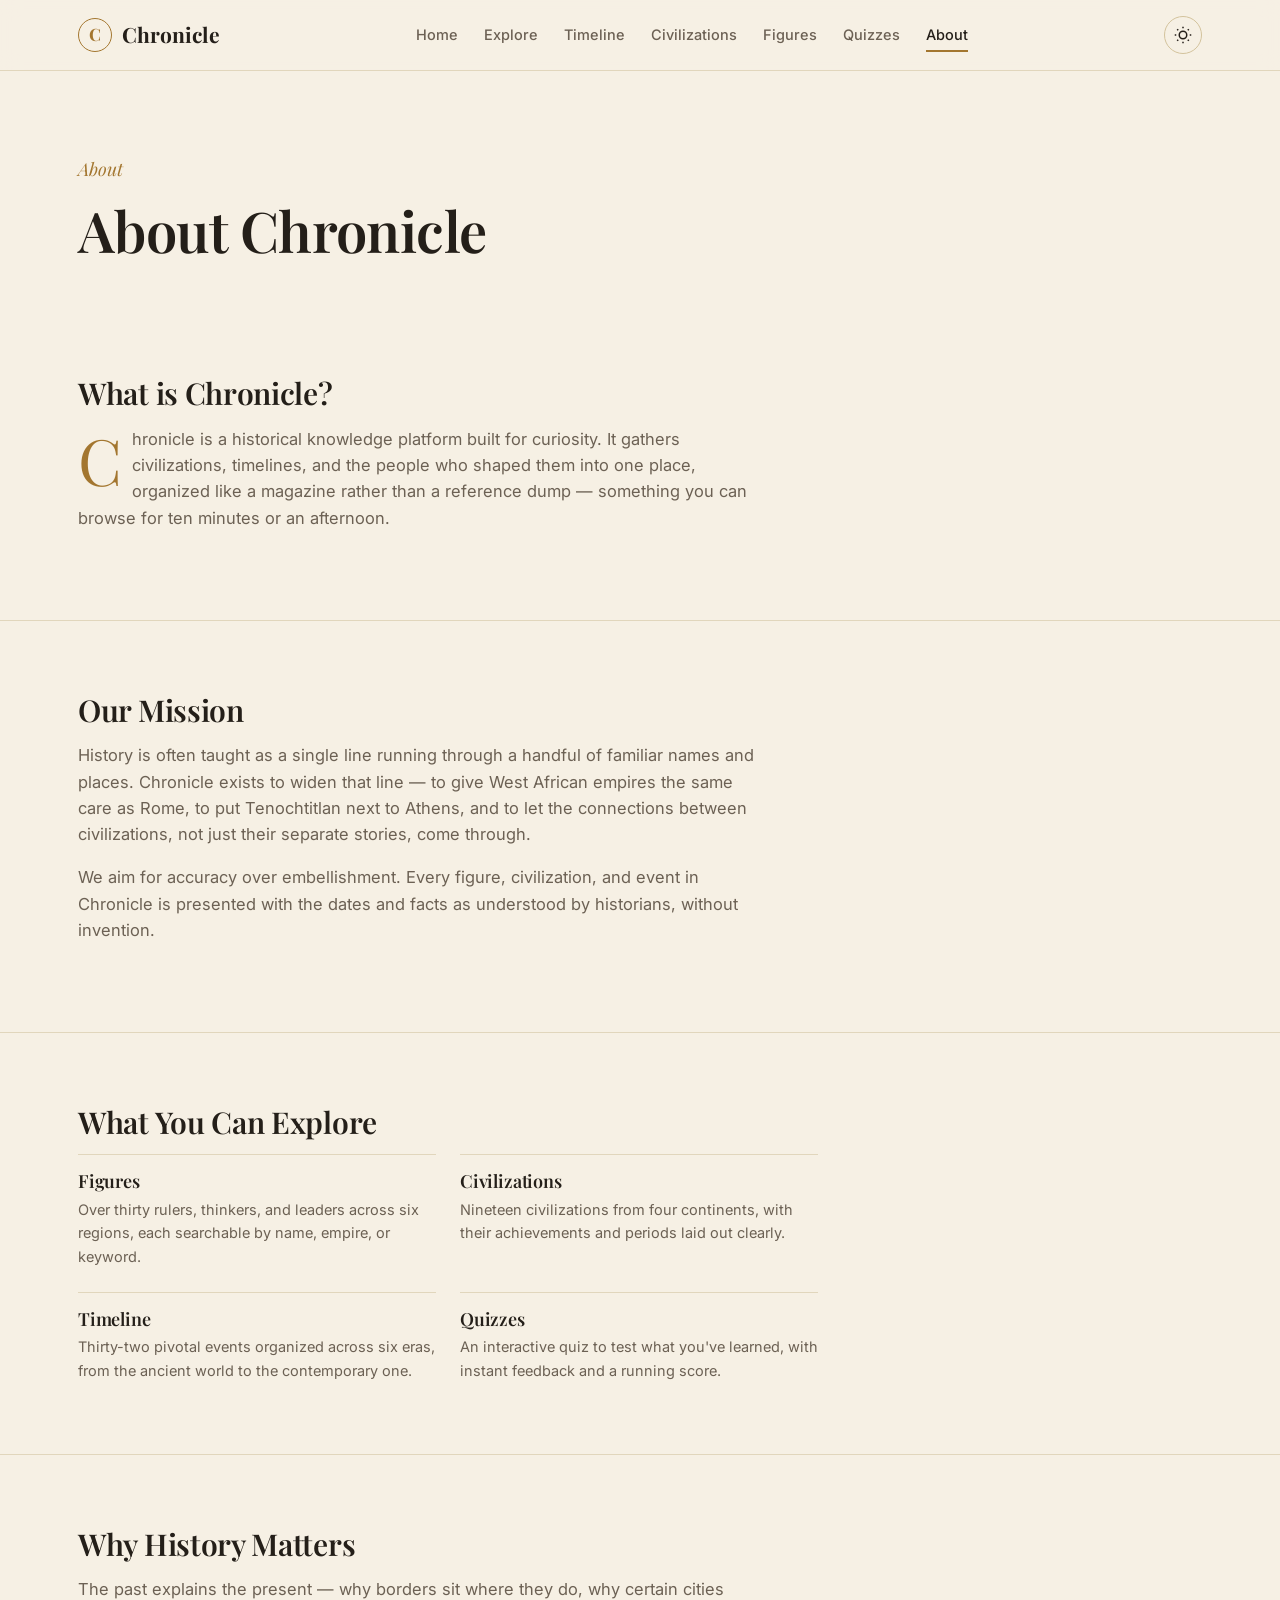
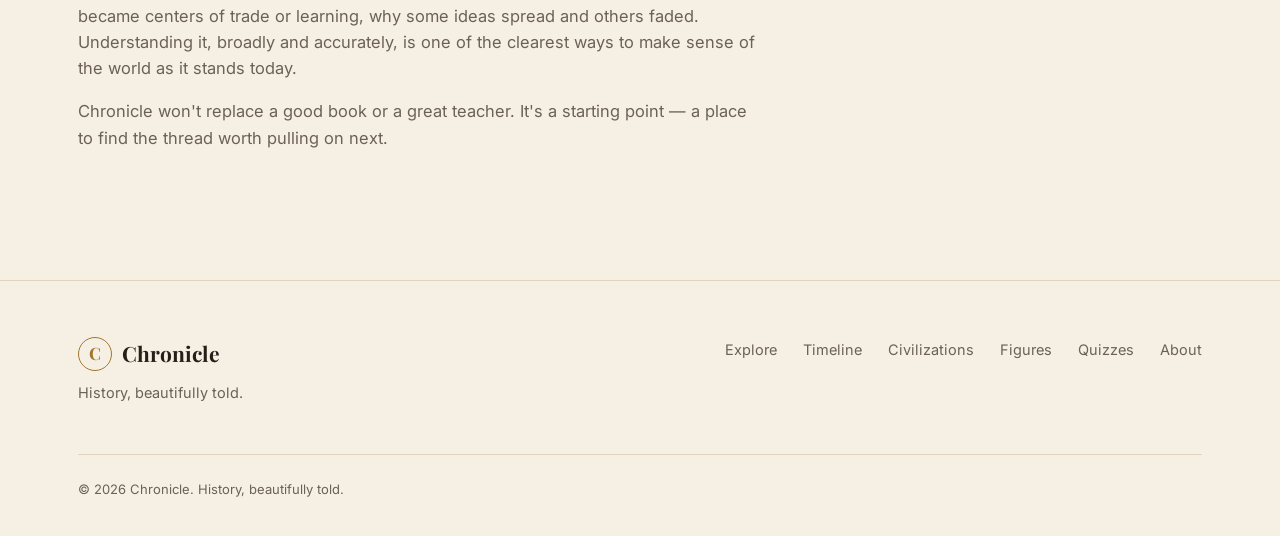
==== about.html @ b6bae1d1 "created some new pages" ====
<!DOCTYPE html>
<html lang="en">
<head>
<meta charset="UTF-8">
<meta name="viewport" content="width=device-width, initial-scale=1, viewport-fit=cover">
<title>About — Chronicle</title>
<meta name="description" content="What Chronicle is, our mission, and why history matters.">
<link rel="preconnect" href="https://fonts.googleapis.com">
<link rel="stylesheet" href="style.css">
</head>
<body data-page="about">
<a class="skip-link" href="#main">Skip to content</a>
<header class="site-header">
  <div class="header-inner">
    <a href="index.html" class="logo"><span class="logo-mark">C</span>Chronicle</a>
    <nav class="nav-menu" data-nav-menu>
      <ul class="nav-links">
        <li><a href="index.html" data-page="home">Home</a></li>
        <li><a href="explore.html" data-page="explore">Explore</a></li>
        <li><a href="timeline.html" data-page="timeline">Timeline</a></li>
        <li><a href="civilizations.html" data-page="civilizations">Civilizations</a></li>
        <li><a href="figures.html" data-page="figures">Figures</a></li>
        <li><a href="quizzes.html" data-page="quizzes">Quizzes</a></li>
        <li><a href="about.html" data-page="about">About</a></li>
      </ul>
    </nav>
    <div class="header-actions">
      <button class="theme-toggle" data-theme-toggle aria-label="Toggle dark mode" aria-pressed="false">
        <svg class="icon-light" width="18" height="18" viewBox="0 0 24 24" fill="none" stroke="currentColor" stroke-width="2"><circle cx="12" cy="12" r="5"/><path d="M12 1v2M12 21v2M4.22 4.22l1.42 1.42M18.36 18.36l1.42 1.42M1 12h2M21 12h2M4.22 19.78l1.42-1.42M18.36 5.64l1.42-1.42"/></svg>
        <svg class="icon-dark" width="18" height="18" viewBox="0 0 24 24" fill="none" stroke="currentColor" stroke-width="2"><path d="M21 12.79A9 9 0 1 1 11.21 3 7 7 0 0 0 21 12.79z"/></svg>
      </button>
      <button class="nav-toggle" data-nav-toggle aria-label="Toggle menu" aria-expanded="false">
        <span></span><span></span><span></span>
      </button>
    </div>
  </div>
</header>

<main id="main">
  <section class="hero" style="padding-bottom:20px;">
    <div class="container">
      <p class="hero-eyebrow">About</p>
      <h1 style="font-size:clamp(36px,5vw,56px);">About Chronicle</h1>
    </div>
  </section>

  <section class="section" style="border-top:none;">
    <div class="container">
      <div class="prose-block">
        <h2>What is Chronicle?</h2>
        <p class="dropcap">Chronicle is a historical knowledge platform built for curiosity. It gathers civilizations, timelines, and the people who shaped them into one place, organized like a magazine rather than a reference dump — something you can browse for ten minutes or an afternoon.</p>
      </div>
    </div>
  </section>

  <section class="section">
    <div class="container">
      <div class="prose-block">
        <h2>Our Mission</h2>
        <p>History is often taught as a single line running through a handful of familiar names and places. Chronicle exists to widen that line — to give West African empires the same care as Rome, to put Tenochtitlan next to Athens, and to let the connections between civilizations, not just their separate stories, come through.</p>
        <p>We aim for accuracy over embellishment. Every figure, civilization, and event in Chronicle is presented with the dates and facts as understood by historians, without invention.</p>
      </div>
    </div>
  </section>

  <section class="section">
    <div class="container">
      <div class="prose-block">
        <h2>What You Can Explore</h2>
        <div class="value-grid">
          <div class="value-item">
            <h3>Figures</h3>
            <p>Over thirty rulers, thinkers, and leaders across six regions, each searchable by name, empire, or keyword.</p>
          </div>
          <div class="value-item">
            <h3>Civilizations</h3>
            <p>Nineteen civilizations from four continents, with their achievements and periods laid out clearly.</p>
          </div>
          <div class="value-item">
            <h3>Timeline</h3>
            <p>Thirty-two pivotal events organized across six eras, from the ancient world to the contemporary one.</p>
          </div>
          <div class="value-item">
            <h3>Quizzes</h3>
            <p>An interactive quiz to test what you've learned, with instant feedback and a running score.</p>
          </div>
        </div>
      </div>
    </div>
  </section>

  <section class="section">
    <div class="container">
      <div class="prose-block">
        <h2>Why History Matters</h2>
        <p>The past explains the present — why borders sit where they do, why certain cities became centers of trade or learning, why some ideas spread and others faded. Understanding it, broadly and accurately, is one of the clearest ways to make sense of the world as it stands today.</p>
        <p>Chronicle won't replace a good book or a great teacher. It's a starting point — a place to find the thread worth pulling on next.</p>
      </div>
    </div>
  </section>
</main>

<footer class="site-footer">
  <div class="container">
    <div class="footer-grid">
      <div class="footer-brand">
        <a href="index.html" class="logo"><span class="logo-mark">C</span>Chronicle</a>
        <p class="footer-tagline">History, beautifully told.</p>
      </div>
      <ul class="footer-links">
        <li><a href="explore.html">Explore</a></li>
        <li><a href="timeline.html">Timeline</a></li>
        <li><a href="civilizations.html">Civilizations</a></li>
        <li><a href="figures.html">Figures</a></li>
        <li><a href="quizzes.html">Quizzes</a></li>
        <li><a href="about.html">About</a></li>
      </ul>
    </div>
    <div class="footer-bottom">&copy; <span data-current-year>2026</span> Chronicle. History, beautifully told.</div>
  </div>
</footer>

<script src="script.js"></script>
</body>
</html>
---- style.css ----
/* ============================================================
   CHRONICLE — style.css
   Editorial design system. One stylesheet, shared everywhere.
   ============================================================ */

@import url('https://fonts.googleapis.com/css2?family=Playfair+Display:ital,wght@0,500;0,600;0,700;1,500&family=Inter:wght@400;500;600;700&display=swap');

/* ---------------- Tokens ---------------- */

:root {
  --ivory: #F6F0E4;
  --paper: #FBF7EE;
  --charcoal: #241F19;
  --ink-muted: #6C6154;
  --gold: #A3762F;
  --gold-soft: #C79A4B;
  --border: #E1D6BC;
  --border-strong: #D2C29B;
  --shadow-soft: 0 1px 2px rgba(36, 31, 25, 0.06);

  --bg: var(--ivory);
  --bg-elevated: var(--paper);
  --text: var(--charcoal);
  --text-muted: var(--ink-muted);
  --accent: var(--gold);
  --accent-soft: var(--gold-soft);
  --line: var(--border);
  --line-strong: var(--border-strong);
  --focus-ring: #7C5623;

  --font-display: 'Playfair Display', Georgia, 'Times New Roman', serif;
  --font-body: 'Inter', -apple-system, BlinkMacSystemFont, 'Segoe UI', sans-serif;

  --container: 1180px;
  --radius: 3px;

  padding-top: env(safe-area-inset-top, 0px);
  padding-bottom: env(safe-area-inset-bottom, 0px);
  box-sizing: border-box;
}

:root[data-theme="dark"] {
  --bg: #1A1611;
  --bg-elevated: #221C15;
  --text: #EFE7D8;
  --text-muted: #A99C86;
  --accent: #D3A853;
  --accent-soft: #E4C179;
  --line: #362D22;
  --line-strong: #47392A;
  --shadow-soft: 0 1px 3px rgba(0, 0, 0, 0.35);
  --focus-ring: #E4C179;
}

@media (prefers-color-scheme: dark) {
  :root:not([data-theme="light"]) {
    --bg: #1A1611;
    --bg-elevated: #221C15;
    --text: #EFE7D8;
    --text-muted: #A99C86;
    --accent: #D3A853;
    --accent-soft: #E4C179;
    --line: #362D22;
    --line-strong: #47392A;
    --shadow-soft: 0 1px 3px rgba(0, 0, 0, 0.35);
    --focus-ring: #E4C179;
  }
}

* { box-sizing: border-box; }

html {
  scroll-behavior: smooth;
  scroll-padding-top: calc(88px + env(safe-area-inset-top, 0px));
}

body {
  margin: 0;
  background: var(--bg);
  color: var(--text);
  font-family: var(--font-body);
  font-size: 16px;
  line-height: 1.6;
  -webkit-font-smoothing: antialiased;
  transition: background-color 0.25s ease, color 0.25s ease;
  overflow-x: hidden;
}

img { max-width: 100%; display: block; }

a { color: inherit; text-decoration: none; }

h1, h2, h3, h4 {
  font-family: var(--font-display);
  font-weight: 600;
  line-height: 1.15;
  margin: 0 0 0.5em;
  letter-spacing: -0.01em;
}

p { margin: 0 0 1em; color: var(--text); max-width: 68ch; }

.muted { color: var(--text-muted); }

:focus-visible {
  outline: 2px solid var(--focus-ring);
  outline-offset: 3px;
  border-radius: 2px;
}

.container {
  max-width: var(--container);
  margin: 0 auto;
  padding: 0 28px;
}

.section {
  padding: 72px 0;
  border-top: 1px solid var(--line);
}

.section:first-of-type { border-top: none; }

.section-head {
  display: flex;
  align-items: flex-end;
  justify-content: space-between;
  gap: 24px;
  margin-bottom: 36px;
  flex-wrap: wrap;
}

.section-head h2 { font-size: clamp(28px, 3.4vw, 40px); margin: 0; }

.section-kicker {
  font-family: var(--font-display);
  font-style: italic;
  color: var(--accent);
  font-size: 17px;
  margin: 0 0 6px;
}

.link-more {
  font-weight: 600;
  font-size: 14px;
  color: var(--accent);
  border-bottom: 1px solid var(--accent-soft);
  padding-bottom: 2px;
  white-space: nowrap;
}
.link-more:hover { color: var(--text); border-color: var(--text); }

/* ---------------- Buttons ---------------- */

.btn {
  display: inline-flex;
  align-items: center;
  gap: 8px;
  padding: 13px 26px;
  font-family: var(--font-body);
  font-weight: 600;
  font-size: 15px;
  border-radius: var(--radius);
  border: 1px solid transparent;
  cursor: pointer;
  transition: background-color 0.15s ease, color 0.15s ease, border-color 0.15s ease, transform 0.1s ease;
}
.btn:active { transform: translateY(1px); }

.btn-primary {
  background: var(--charcoal);
  color: var(--paper);
}
:root[data-theme="dark"] .btn-primary { background: var(--accent); color: #1A1611; }
.btn-primary:hover { background: var(--accent); color: var(--charcoal); }

.btn-outline {
  background: transparent;
  color: var(--text);
  border-color: var(--line-strong);
}
.btn-outline:hover { border-color: var(--accent); color: var(--accent); }

.btn-ghost {
  background: transparent;
  color: var(--accent);
  padding: 13px 8px;
}
.btn-ghost:hover { color: var(--text); }

/* ---------------- Header ---------------- */

.site-header {
  position: sticky;
  top: 0;
  z-index: 100;
  background: color-mix(in srgb, var(--bg) 88%, transparent);
  backdrop-filter: blur(10px);
  border-bottom: 1px solid var(--line);
  padding-top: env(safe-area-inset-top, 0px);
}

.header-inner {
  max-width: var(--container);
  margin: 0 auto;
  padding: 16px 28px;
  display: flex;
  align-items: center;
  justify-content: space-between;
  gap: 20px;
}

.logo {
  display: flex;
  align-items: center;
  gap: 10px;
  font-family: var(--font-display);
  font-size: 21px;
  font-weight: 700;
  color: var(--text);
}

.logo-mark {
  width: 34px;
  height: 34px;
  border-radius: 50%;
  border: 1.5px solid var(--accent);
  display: flex;
  align-items: center;
  justify-content: center;
  font-size: 17px;
  color: var(--accent);
  flex-shrink: 0;
}

.nav-menu {
  display: flex;
  align-items: center;
  gap: 30px;
}

.nav-links {
  display: flex;
  align-items: center;
  gap: 26px;
  list-style: none;
  margin: 0;
  padding: 0;
}

.nav-links a {
  font-size: 14.5px;
  font-weight: 500;
  color: var(--text-muted);
  padding: 6px 0;
  position: relative;
}
.nav-links a:hover { color: var(--text); }
.nav-links a.is-active { color: var(--text); }
.nav-links a.is-active::after {
  content: "";
  position: absolute;
  left: 0; right: 0; bottom: -3px;
  height: 2px;
  background: var(--accent);
}

.header-actions {
  display: flex;
  align-items: center;
  gap: 14px;
}

.theme-toggle {
  width: 38px;
  height: 38px;
  border-radius: 50%;
  border: 1px solid var(--line-strong);
  background: transparent;
  color: var(--text);
  display: flex;
  align-items: center;
  justify-content: center;
  cursor: pointer;
  font-size: 16px;
}
.theme-toggle:hover { border-color: var(--accent); color: var(--accent); }
.theme-toggle .icon-dark { display: none; }
:root[data-theme="dark"] .theme-toggle .icon-light { display: none; }
:root[data-theme="dark"] .theme-toggle .icon-dark { display: inline; }

.nav-toggle {
  display: none;
  width: 40px;
  height: 40px;
  border: 1px solid var(--line-strong);
  border-radius: var(--radius);
  background: transparent;
  cursor: pointer;
  flex-direction: column;
  justify-content: center;
  align-items: center;
  gap: 4px;
}
.nav-toggle span {
  display: block;
  width: 18px;
  height: 1.5px;
  background: var(--text);
  transition: transform 0.2s ease, opacity 0.2s ease;
}
body.nav-open .nav-toggle span:nth-child(1) { transform: translateY(5.5px) rotate(45deg); }
body.nav-open .nav-toggle span:nth-child(2) { opacity: 0; }
body.nav-open .nav-toggle span:nth-child(3) { transform: translateY(-5.5px) rotate(-45deg); }

/* ---------------- Hero ---------------- */

.hero {
  padding: 84px 0 96px;
  position: relative;
}

.hero-grid {
  display: grid;
  grid-template-columns: 1.15fr 0.85fr;
  gap: 56px;
  align-items: center;
}

.hero-eyebrow {
  font-family: var(--font-display);
  font-style: italic;
  color: var(--accent);
  font-size: 18px;
  margin-bottom: 14px;
}

.hero h1 {
  font-size: clamp(42px, 6vw, 74px);
  margin-bottom: 22px;
}

.hero p.lede {
  font-size: 19px;
  color: var(--text-muted);
  max-width: 52ch;
  margin-bottom: 32px;
}

.hero-actions { display: flex; gap: 14px; flex-wrap: wrap; }

.hero-art {
  aspect-ratio: 4 / 5;
  border: 1px solid var(--line-strong);
  border-radius: var(--radius);
  background:
    radial-gradient(circle at 30% 25%, color-mix(in srgb, var(--accent) 22%, transparent), transparent 55%),
    linear-gradient(155deg, var(--bg-elevated), var(--bg));
  position: relative;
  overflow: hidden;
  display: flex;
  align-items: center;
  justify-content: center;
}

.hero-art::before {
  content: "";
  position: absolute;
  inset: 22px;
  border: 1px solid color-mix(in srgb, var(--accent) 45%, transparent);
  border-radius: 2px;
}

.hero-art-glyph {
  font-family: var(--font-display);
  font-size: 168px;
  color: var(--accent);
  opacity: 0.85;
  line-height: 1;
}

/* ---------------- Cards ---------------- */

.card-grid {
  display: grid;
  grid-template-columns: repeat(auto-fill, minmax(270px, 1fr));
  gap: 24px;
}

.card {
  background: var(--bg-elevated);
  border: 1px solid var(--line);
  border-top: 2px solid var(--accent);
  border-radius: var(--radius);
  overflow: hidden;
  display: flex;
  flex-direction: column;
  box-shadow: var(--shadow-soft);
}

.card-media {
  aspect-ratio: 16 / 11;
  overflow: hidden;
  background: var(--bg);
  border-bottom: 1px solid var(--line);
}
.card-media img { width: 100%; height: 100%; object-fit: cover; }

.card-body { padding: 20px 22px 24px; display: flex; flex-direction: column; flex: 1; }

.card-eyebrow {
  font-size: 12.5px;
  font-weight: 600;
  color: var(--accent);
  margin-bottom: 8px;
}

.card h3 {
  font-size: 20px;
  margin-bottom: 8px;
}

.card p { font-size: 14.5px; color: var(--text-muted); margin-bottom: 14px; flex: 1; }

.card-meta {
  font-size: 13px;
  color: var(--text-muted);
  display: flex;
  gap: 10px;
  flex-wrap: wrap;
  border-top: 1px solid var(--line);
  padding-top: 12px;
  margin-top: auto;
}

.tag {
  display: inline-block;
  font-size: 12px;
  font-weight: 600;
  color: var(--accent);
  border: 1px solid color-mix(in srgb, var(--accent) 45%, transparent);
  border-radius: 999px;
  padding: 3px 11px;
}

/* ---------------- Era cards (homepage explore section) ---------------- */

.era-grid {
  display: grid;
  grid-template-columns: repeat(4, 1fr);
  gap: 20px;
}

.era-card {
  border: 1px solid var(--line);
  border-radius: var(--radius);
  padding: 26px 22px;
  background: var(--bg-elevated);
  transition: border-color 0.15s ease, transform 0.15s ease;
}
.era-card:hover { border-color: var(--accent); transform: translateY(-2px); }
.era-card .era-num {
  font-family: var(--font-display);
  font-style: italic;
  color: var(--accent);
  font-size: 15px;
  margin-bottom: 10px;
}
.era-card h3 { font-size: 19px; margin-bottom: 8px; }
.era-card p { font-size: 14px; margin-bottom: 0; }

/* ---------------- Filter / search controls ---------------- */

.controls-bar {
  display: flex;
  flex-direction: column;
  gap: 18px;
  padding: 24px;
  background: var(--bg-elevated);
  border: 1px solid var(--line);
  border-radius: var(--radius);
  margin-bottom: 30px;
}

.search-row {
  display: flex;
  gap: 12px;
  flex-wrap: wrap;
}

.search-input-wrap {
  position: relative;
  flex: 1;
  min-width: 240px;
}

.search-input-wrap svg {
  position: absolute;
  left: 14px;
  top: 50%;
  transform: translateY(-50%);
  color: var(--text-muted);
}

.search-input {
  width: 100%;
  padding: 12px 16px 12px 40px;
  border: 1px solid var(--line-strong);
  border-radius: var(--radius);
  background: var(--bg);
  color: var(--text);
  font-family: var(--font-body);
  font-size: 15px;
}
.search-input:focus { border-color: var(--accent); }

.filter-groups {
  display: flex;
  gap: 28px;
  flex-wrap: wrap;
}

.filter-group {
  display: flex;
  flex-direction: column;
  gap: 8px;
}

.filter-group-label {
  font-size: 12px;
  font-weight: 600;
  text-transform: uppercase;
  letter-spacing: 0.06em;
  color: var(--text-muted);
}

.chip-row { display: flex; gap: 8px; flex-wrap: wrap; }

.chip {
  padding: 7px 15px;
  font-size: 13.5px;
  font-weight: 500;
  border: 1px solid var(--line-strong);
  border-radius: 999px;
  background: transparent;
  color: var(--text);
  cursor: pointer;
  transition: background-color 0.15s ease, color 0.15s ease, border-color 0.15s ease;
}
.chip:hover { border-color: var(--accent); }
.chip.is-active {
  background: var(--charcoal);
  border-color: var(--charcoal);
  color: var(--paper);
}
:root[data-theme="dark"] .chip.is-active { background: var(--accent); border-color: var(--accent); color: #1A1611; }

.results-row {
  display: flex;
  align-items: center;
  justify-content: space-between;
  margin-bottom: 20px;
  flex-wrap: wrap;
  gap: 10px;
}

.results-count { font-size: 14.5px; color: var(--text-muted); }
.results-count strong { color: var(--text); }

.clear-filters-btn {
  font-size: 13.5px;
  font-weight: 600;
  color: var(--accent);
  background: none;
  border: none;
  cursor: pointer;
  padding: 4px 0;
}
.clear-filters-btn:hover { color: var(--text); }

.empty-state {
  text-align: center;
  padding: 72px 24px;
  border: 1px dashed var(--line-strong);
  border-radius: var(--radius);
}
.empty-state h3 { font-size: 22px; margin-bottom: 8px; }
.empty-state p { margin: 0 auto; color: var(--text-muted); }

/* ---------------- Figure / civilization detail cards ---------------- */

.figure-card, .civ-card { display: flex; flex-direction: column; }
.figure-card .card-media, .civ-card .card-media { aspect-ratio: 1 / 1; }

.achievement-list {
  list-style: none;
  padding: 0;
  margin: 0 0 12px;
  display: flex;
  flex-direction: column;
  gap: 6px;
}
.achievement-list li {
  font-size: 13.5px;
  color: var(--text-muted);
  padding-left: 16px;
  position: relative;
}
.achievement-list li::before {
  content: "";
  position: absolute;
  left: 0; top: 8px;
  width: 5px; height: 5px;
  background: var(--accent);
  border-radius: 50%;
}

/* ---------------- Timeline ---------------- */

.timeline {
  position: relative;
  padding-left: 32px;
  border-left: 1px solid var(--line-strong);
}

.timeline-item {
  position: relative;
  padding-bottom: 40px;
}
.timeline-item:last-child { padding-bottom: 0; }

.timeline-item::before {
  content: "";
  position: absolute;
  left: -37px;
  top: 4px;
  width: 11px;
  height: 11px;
  border-radius: 50%;
  background: var(--bg);
  border: 2px solid var(--accent);
}

.timeline-date {
  font-family: var(--font-display);
  font-style: italic;
  color: var(--accent);
  font-size: 16px;
  margin-bottom: 6px;
}

.timeline-item h3 { font-size: 21px; margin-bottom: 6px; }

.timeline-item .card-meta { border-top: none; padding-top: 0; margin-top: 8px; }

.era-anchor {
  font-family: var(--font-display);
  font-style: italic;
  color: var(--accent);
  font-size: 26px;
  margin: 44px 0 18px -32px;
  padding-left: 0;
}
.era-anchor:first-child { margin-top: 0; }

/* ---------------- Quiz ---------------- */

.quiz-shell {
  max-width: 640px;
  margin: 0 auto;
  border: 1px solid var(--line);
  border-radius: var(--radius);
  background: var(--bg-elevated);
  padding: 40px;
}

.quiz-progress-track {
  height: 4px;
  background: var(--line);
  border-radius: 999px;
  overflow: hidden;
  margin-bottom: 14px;
}
.quiz-progress-fill {
  height: 100%;
  background: var(--accent);
  transition: width 0.3s ease;
  width: 0%;
}

.quiz-meta-row {
  display: flex;
  justify-content: space-between;
  font-size: 13.5px;
  color: var(--text-muted);
  margin-bottom: 28px;
}

.quiz-question { font-size: 24px; margin-bottom: 26px; }

.quiz-options {
  display: flex;
  flex-direction: column;
  gap: 10px;
  margin-bottom: 28px;
}

.quiz-option {
  text-align: left;
  padding: 15px 18px;
  border: 1px solid var(--line-strong);
  border-radius: var(--radius);
  background: var(--bg);
  color: var(--text);
  font-family: var(--font-body);
  font-size: 15.5px;
  cursor: pointer;
  transition: border-color 0.15s ease, background-color 0.15s ease;
}
.quiz-option:hover:not(:disabled) { border-color: var(--accent); }
.quiz-option.is-selected { border-color: var(--accent); background: color-mix(in srgb, var(--accent) 12%, var(--bg)); }
.quiz-option.is-correct { border-color: #4E7F52; background: color-mix(in srgb, #4E7F52 15%, var(--bg)); }
.quiz-option.is-incorrect { border-color: #A94B42; background: color-mix(in srgb, #A94B42 15%, var(--bg)); }
.quiz-option:disabled { cursor: default; }

.quiz-footer { display: flex; justify-content: flex-end; }

.quiz-result { text-align: center; }
.quiz-result .score-big {
  font-family: var(--font-display);
  font-size: 64px;
  color: var(--accent);
  margin: 20px 0;
}

/* ---------------- Footer ---------------- */

.site-footer {
  border-top: 1px solid var(--line);
  padding: 56px 0 36px;
  margin-top: 40px;
}

.footer-grid {
  display: flex;
  justify-content: space-between;
  gap: 40px;
  flex-wrap: wrap;
  margin-bottom: 36px;
}

.footer-brand .logo { margin-bottom: 10px; }
.footer-tagline { color: var(--text-muted); font-size: 14.5px; max-width: 32ch; }

.footer-links {
  list-style: none;
  padding: 0;
  margin: 0;
  display: flex;
  gap: 26px;
  flex-wrap: wrap;
}
.footer-links a { font-size: 14.5px; color: var(--text-muted); }
.footer-links a:hover { color: var(--accent); }

.footer-bottom {
  border-top: 1px solid var(--line);
  padding-top: 24px;
  font-size: 13px;
  color: var(--text-muted);
}

/* ---------------- About page ---------------- */

.prose-block { max-width: 74ch; }
.prose-block h2 { font-size: 30px; margin-top: 0; }
.prose-block p { font-size: 16.5px; color: var(--text-muted); }

.dropcap::first-letter {
  font-family: var(--font-display);
  font-size: 64px;
  float: left;
  line-height: 0.8;
  padding: 8px 10px 0 0;
  color: var(--accent);
}

.value-grid {
  display: grid;
  grid-template-columns: repeat(2, 1fr);
  gap: 24px;
  margin-top: 8px;
}
.value-item { border-top: 1px solid var(--line); padding-top: 16px; }
.value-item h3 { font-size: 18px; margin-bottom: 6px; }
.value-item p { font-size: 14.5px; margin-bottom: 0; }

/* ---------------- Utility ---------------- */

.stat-row { display: flex; gap: 40px; flex-wrap: wrap; margin-top: 8px; }
.stat { }
.stat .num { font-family: var(--font-display); font-size: 36px; color: var(--accent); }
.stat .label { font-size: 13.5px; color: var(--text-muted); }

.table-scroll { overflow-x: auto; }

.skip-link {
  position: absolute;
  left: -999px;
  top: 0;
  background: var(--accent);
  color: #1A1611;
  padding: 10px 16px;
  z-index: 200;
  border-radius: 0 0 4px 0;
}
.skip-link:focus { left: 0; }

/* ---------------- Responsive ---------------- */

@media (max-width: 980px) {
  .hero-grid { grid-template-columns: 1fr; }
  .hero-art { max-width: 360px; margin: 0 auto; }
  .era-grid { grid-template-columns: repeat(2, 1fr); }
  .value-grid { grid-template-columns: 1fr; }
}

@media (max-width: 860px) {
  .nav-menu { position: fixed; inset: 0; top: calc(66px + env(safe-area-inset-top, 0px)); background: var(--bg); flex-direction: column; align-items: stretch; justify-content: flex-start; padding: 24px 28px; transform: translateY(-8px); opacity: 0; pointer-events: none; transition: opacity 0.18s ease, transform 0.18s ease; }
  .nav-menu.is-open { opacity: 1; transform: translateY(0); pointer-events: auto; }
  .nav-links { flex-direction: column; align-items: flex-start; gap: 4px; width: 100%; }
  .nav-links a { display: block; padding: 14px 4px; width: 100%; border-bottom: 1px solid var(--line); }
  .nav-toggle { display: flex; }
  .header-actions { order: 3; }
}

@media (max-width: 640px) {
  .container { padding: 0 18px; }
  .section { padding: 52px 0; }
  .hero { padding: 48px 0 60px; }
  .era-grid { grid-template-columns: 1fr; }
  .card-grid { grid-template-columns: 1fr; }
  .filter-groups { gap: 18px; }
  .quiz-shell { padding: 26px 20px; }
  .footer-grid { flex-direction: column; gap: 24px; }
  .timeline { padding-left: 24px; }
  .timeline-item::before { left: -29px; }
  .era-anchor { margin-left: -24px; }
}

@media (prefers-reduced-motion: reduce) {
  * { animation: none !important; transition: none !important; scroll-behavior: auto !important; }
}
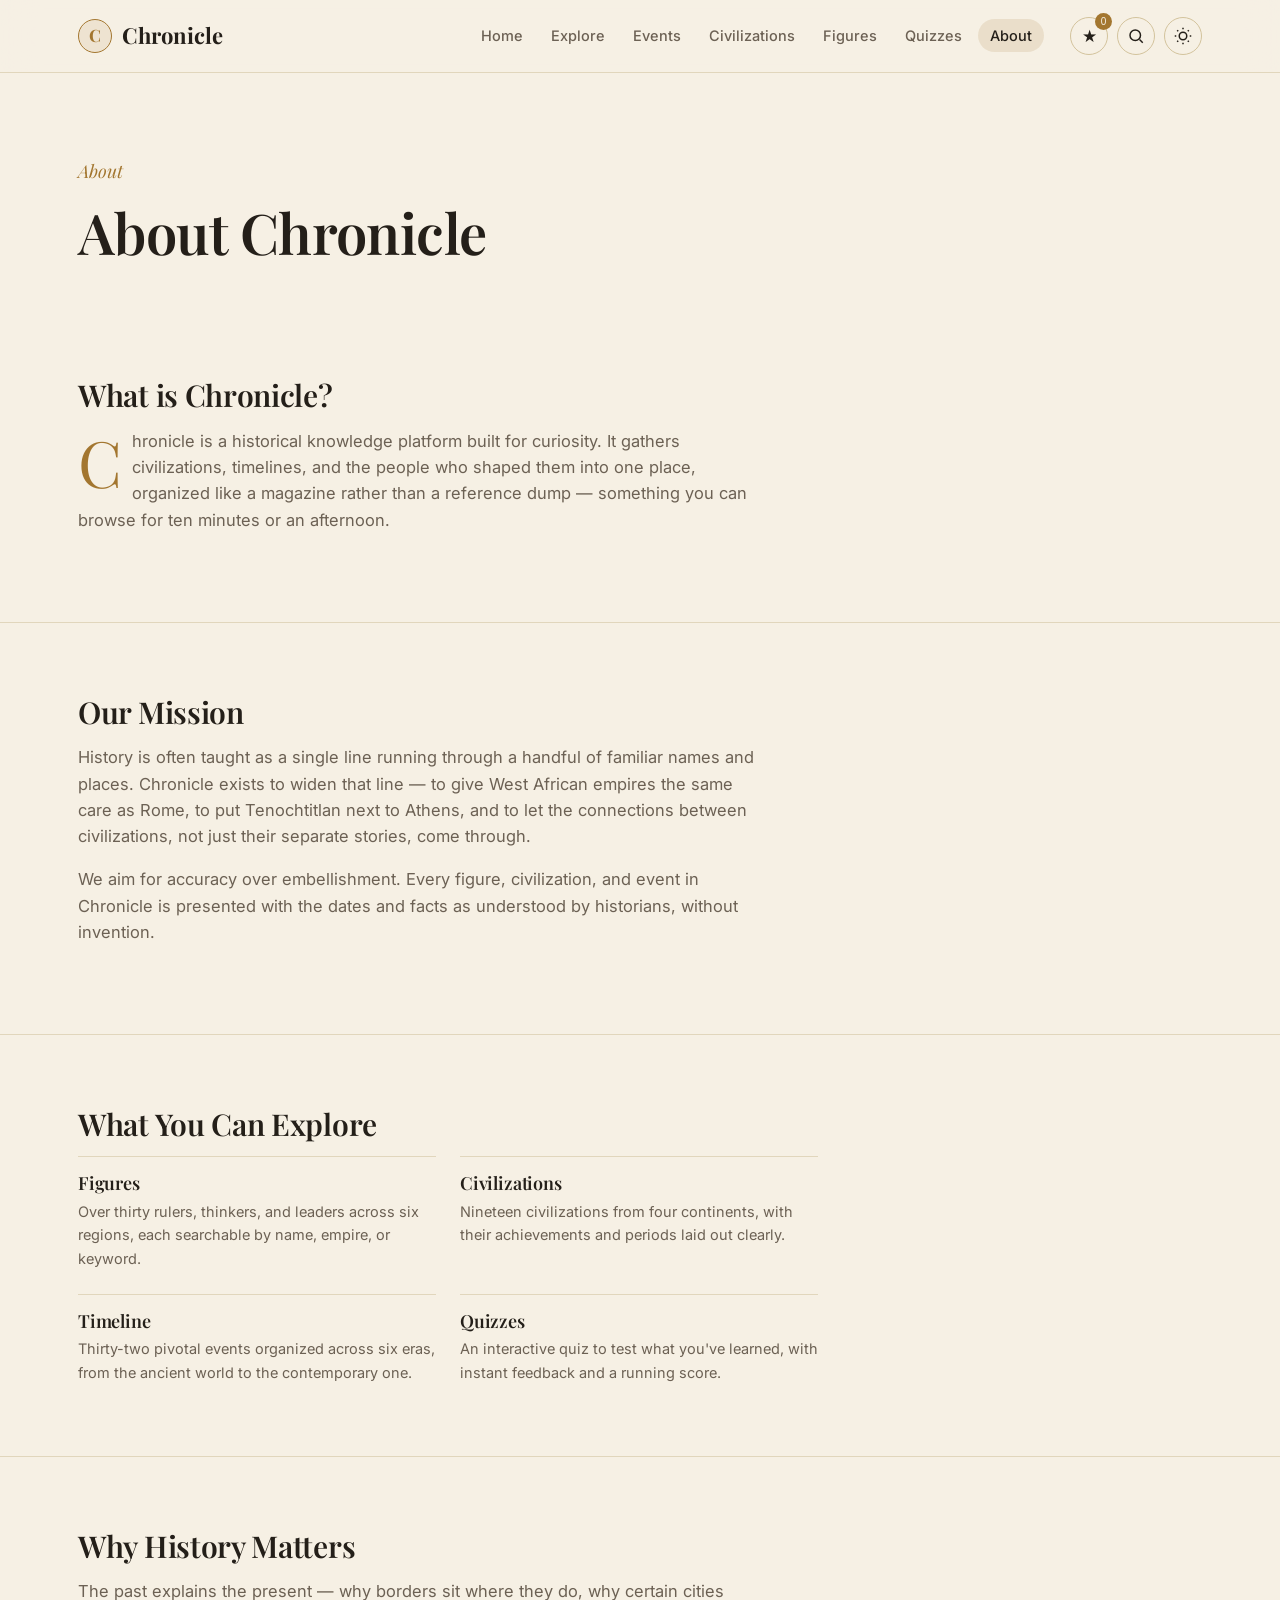
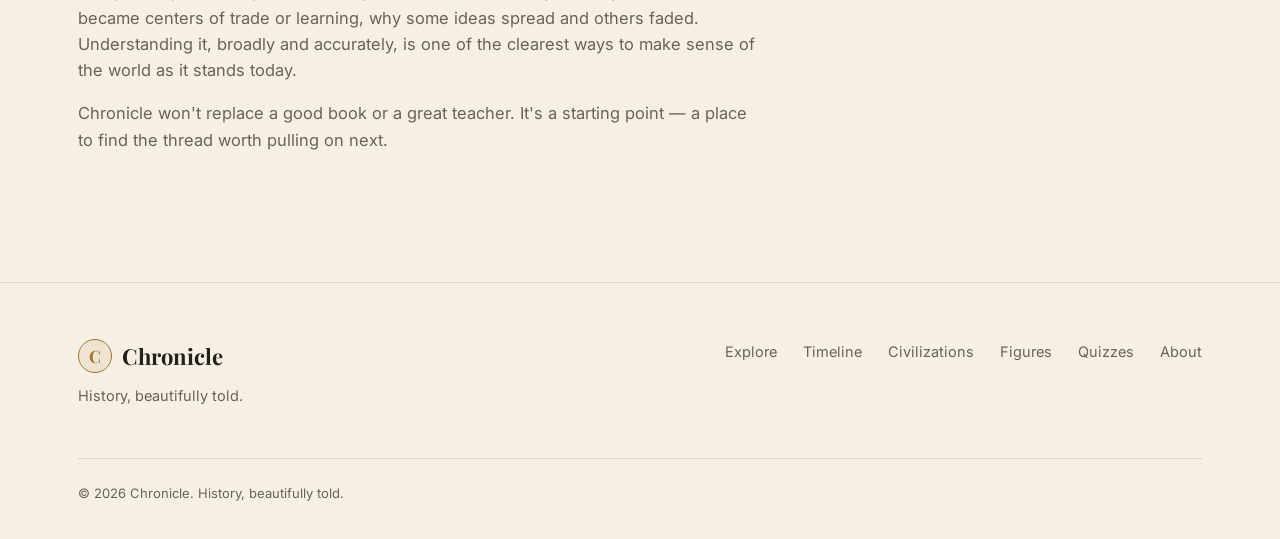
==== commit daab3d9f: "added more info" ====
--- a/about.html
+++ b/about.html
@@ -17,7 +17,7 @@
       <ul class="nav-links">
         <li><a href="index.html" data-page="home">Home</a></li>
         <li><a href="explore.html" data-page="explore">Explore</a></li>
-        <li><a href="timeline.html" data-page="timeline">Timeline</a></li>
+        <li><a href="timeline.html" data-page="timeline">Events</a></li>
         <li><a href="civilizations.html" data-page="civilizations">Civilizations</a></li>
         <li><a href="figures.html" data-page="figures">Figures</a></li>
         <li><a href="quizzes.html" data-page="quizzes">Quizzes</a></li>
@@ -25,6 +25,9 @@
       </ul>
     </nav>
     <div class="header-actions">
+      <button class="header-search" type="button" data-header-search aria-label="Search Chronicle">
+        <svg width="18" height="18" viewBox="0 0 24 24" fill="none" stroke="currentColor" stroke-width="2"><circle cx="11" cy="11" r="7"/><path d="m21 21-4.3-4.3"/></svg>
+      </button>
       <button class="theme-toggle" data-theme-toggle aria-label="Toggle dark mode" aria-pressed="false">
         <svg class="icon-light" width="18" height="18" viewBox="0 0 24 24" fill="none" stroke="currentColor" stroke-width="2"><circle cx="12" cy="12" r="5"/><path d="M12 1v2M12 21v2M4.22 4.22l1.42 1.42M18.36 18.36l1.42 1.42M1 12h2M21 12h2M4.22 19.78l1.42-1.42M18.36 5.64l1.42-1.42"/></svg>
         <svg class="icon-dark" width="18" height="18" viewBox="0 0 24 24" fill="none" stroke="currentColor" stroke-width="2"><path d="M21 12.79A9 9 0 1 1 11.21 3 7 7 0 0 0 21 12.79z"/></svg>
--- a/style.css
+++ b/style.css
@@ -194,8 +194,8 @@
   position: sticky;
   top: 0;
   z-index: 100;
-  background: color-mix(in srgb, var(--bg) 88%, transparent);
-  backdrop-filter: blur(10px);
+  background: color-mix(in srgb, var(--bg) 82%, transparent);
+  backdrop-filter: blur(18px) saturate(1.2);
   border-bottom: 1px solid var(--line);
   padding-top: env(safe-area-inset-top, 0px);
 }
@@ -203,7 +203,8 @@
 .header-inner {
   max-width: var(--container);
   margin: 0 auto;
-  padding: 16px 28px;
+  min-height: 72px;
+  padding: 12px 28px;
   display: flex;
   align-items: center;
   justify-content: space-between;
@@ -215,7 +216,7 @@
   align-items: center;
   gap: 10px;
   font-family: var(--font-display);
-  font-size: 21px;
+  font-size: 22px;
   font-weight: 700;
   color: var(--text);
 }
@@ -225,6 +226,7 @@
   height: 34px;
   border-radius: 50%;
   border: 1.5px solid var(--accent);
+  background: color-mix(in srgb, var(--accent) 10%, transparent);
   display: flex;
   align-items: center;
   justify-content: center;
@@ -236,13 +238,14 @@
 .nav-menu {
   display: flex;
   align-items: center;
-  gap: 30px;
+  gap: 22px;
+  margin-left: auto;
 }
 
 .nav-links {
   display: flex;
   align-items: center;
-  gap: 26px;
+  gap: 4px;
   list-style: none;
   margin: 0;
   padding: 0;
@@ -252,25 +255,24 @@
   font-size: 14.5px;
   font-weight: 500;
   color: var(--text-muted);
-  padding: 6px 0;
+  padding: 8px 12px;
+  border-radius: 999px;
   position: relative;
 }
-.nav-links a:hover { color: var(--text); }
-.nav-links a.is-active { color: var(--text); }
+.nav-links a:hover { color: var(--text); background: color-mix(in srgb, var(--accent) 10%, transparent); }
+.nav-links a.is-active { color: var(--text); background: color-mix(in srgb, var(--accent) 14%, transparent); }
 .nav-links a.is-active::after {
-  content: "";
-  position: absolute;
-  left: 0; right: 0; bottom: -3px;
-  height: 2px;
-  background: var(--accent);
+  display: none;
 }
 
 .header-actions {
   display: flex;
   align-items: center;
-  gap: 14px;
-}
-
+  gap: 9px;
+  margin-left: 6px;
+}
+
+.header-search,
 .theme-toggle {
   width: 38px;
   height: 38px;
@@ -284,17 +286,84 @@
   cursor: pointer;
   font-size: 16px;
 }
+.header-search:hover,
 .theme-toggle:hover { border-color: var(--accent); color: var(--accent); }
 .theme-toggle .icon-dark { display: none; }
 :root[data-theme="dark"] .theme-toggle .icon-light { display: none; }
 :root[data-theme="dark"] .theme-toggle .icon-dark { display: inline; }
+
+.favorites-toggle {
+  position: relative;
+  width: 38px;
+  height: 38px;
+  border: 1px solid var(--line-strong);
+  border-radius: 50%;
+  background: transparent;
+  color: var(--text);
+  cursor: pointer;
+  font-size: 17px;
+}
+.favorites-toggle:hover, .favorites-toggle:focus-visible { border-color: var(--accent); color: var(--accent); }
+.favorites-toggle span {
+  position: absolute;
+  right: -5px;
+  top: -5px;
+  min-width: 17px;
+  height: 17px;
+  padding: 0 4px;
+  border-radius: 999px;
+  background: var(--accent);
+  color: var(--bg);
+  font-size: 10px;
+  line-height: 17px;
+}
+.favorites-panel {
+  position: fixed;
+  z-index: 200;
+  top: 78px;
+  right: max(18px, calc((100vw - var(--container)) / 2));
+  width: min(320px, calc(100vw - 36px));
+  padding: 20px;
+  background: var(--bg-elevated);
+  border: 1px solid var(--line-strong);
+  box-shadow: 0 14px 34px rgba(0,0,0,.18);
+}
+.favorites-panel-head { display: flex; justify-content: space-between; align-items: center; gap: 16px; }
+.favorites-panel h2 { font-size: 21px; margin: 0; }
+.favorites-close { border: 0; background: none; color: var(--text-muted); font-size: 24px; cursor: pointer; }
+.favorite-item { margin: 8px 0 0; text-transform: capitalize; color: var(--text); }
+
+.card[data-detail-type], .timeline-item[data-detail-type] { cursor: pointer; }
+.card[data-detail-type]:focus-visible, .timeline-item[data-detail-type]:focus-visible { outline: 2px solid var(--focus-ring); outline-offset: 5px; }
+
+.article-page { padding: 64px 0 100px; }
+.article-back { display: inline-flex; margin-bottom: 42px; color: var(--accent); font-weight: 600; }
+.article-layout { display: grid; grid-template-columns: minmax(0, .95fr) minmax(320px, 1.05fr); gap: clamp(36px, 7vw, 92px); align-items: start; }
+.article-copy { max-width: 650px; }
+.article-copy::before { content: ""; display: block; width: 64px; height: 3px; margin-bottom: 24px; background: var(--accent); }
+.article-copy h1 { font-size: clamp(42px, 6vw, 76px); margin-bottom: 20px; }
+.article-copy h2 { margin-top: 38px; font-size: 27px; }
+.article-section-label { margin-top: 38px; color: var(--accent); font-size: 12px; font-weight: 700; letter-spacing: .12em; text-transform: uppercase; }
+.article-section-label + h2 { margin-top: 8px; }
+.article-lede { color: var(--text-muted); font-size: 20px; line-height: 1.7; }
+.article-at-a-glance { margin: 28px 0; padding: 18px 20px; border-left: 3px solid var(--accent); background: color-mix(in srgb, var(--accent) 8%, var(--bg-elevated)); }
+.article-at-a-glance strong { display: block; margin-bottom: 5px; color: var(--accent); font-size: 13px; text-transform: uppercase; letter-spacing: .08em; }
+.article-at-a-glance p { margin: 0; color: var(--text-muted); }
+.article-meta { display: flex; flex-wrap: wrap; gap: 8px; margin-bottom: 24px; color: var(--text-muted); font-size: 13px; }
+.article-meta span { padding: 5px 11px; border: 1px solid var(--line); border-radius: 999px; }
+.article-copy > .favorite-btn { position: static; margin: 0 0 22px; }
+.article-figure { margin: 0; position: sticky; top: 100px; }
+.article-figure img { width: 100%; aspect-ratio: 4 / 3; object-fit: cover; border-radius: 16px; border: 1px solid var(--line); box-shadow: 0 18px 45px rgba(36,31,25,.14); }
+.article-figure figcaption { margin-top: 10px; color: var(--text-muted); font-size: 12px; }
+.article-list { padding-left: 22px; color: var(--text-muted); }
+.article-list li { margin-bottom: 9px; }
 
 .nav-toggle {
   display: none;
   width: 40px;
   height: 40px;
   border: 1px solid var(--line-strong);
-  border-radius: var(--radius);
+  border-radius: 12px;
   background: transparent;
   cursor: pointer;
   flex-direction: column;
@@ -338,6 +407,23 @@
 .hero h1 {
   font-size: clamp(42px, 6vw, 74px);
   margin-bottom: 22px;
+}
+
+.civ-hero {
+  padding-bottom: 40px;
+}
+
+.civ-hero h1 {
+  font-size: clamp(36px, 5vw, 56px);
+}
+
+.quiz-hero { padding-bottom: 20px; }
+.quiz-hero h1 { font-size: clamp(36px, 5vw, 56px); }
+.quiz-content { padding-bottom: 100px; }
+.quiz-history { margin: 0 0 18px; color: var(--text-muted); font-size: 13px; }
+
+.civ-content {
+  padding-bottom: 90px;
 }
 
 .hero p.lede {
@@ -369,25 +455,22 @@
   inset: 22px;
   border: 1px solid color-mix(in srgb, var(--accent) 45%, transparent);
   border-radius: 2px;
-}
-
-.hero-art-glyph {
-  font-family: var(--font-display);
-  font-size: 168px;
-  color: var(--accent);
-  opacity: 0.85;
-  line-height: 1;
-}
+  z-index: 1;
+  pointer-events: none;
+}
+
+.hero-art img { position: relative; z-index: 0; }
 
 /* ---------------- Cards ---------------- */
 
 .card-grid {
   display: grid;
-  grid-template-columns: repeat(auto-fill, minmax(270px, 1fr));
-  gap: 24px;
+  grid-template-columns: repeat(auto-fit, minmax(min(100%, 270px), 1fr));
+  gap: clamp(16px, 2.2vw, 24px);
 }
 
 .card {
+  position: relative;
   background: var(--bg-elevated);
   border: 1px solid var(--line);
   border-top: 2px solid var(--accent);
@@ -397,6 +480,21 @@
   flex-direction: column;
   box-shadow: var(--shadow-soft);
 }
+.favorite-btn {
+  position: absolute;
+  z-index: 2;
+  top: 12px;
+  right: 12px;
+  width: 34px;
+  height: 34px;
+  border: 1px solid var(--line-strong);
+  border-radius: 50%;
+  background: color-mix(in srgb, var(--bg-elevated) 88%, transparent);
+  color: var(--text-muted);
+  cursor: pointer;
+  font-size: 18px;
+}
+.favorite-btn.is-favorite, .favorite-btn:hover { color: var(--accent); border-color: var(--accent); }
 
 .card-media {
   aspect-ratio: 16 / 11;
@@ -475,7 +573,7 @@
   display: flex;
   flex-direction: column;
   gap: 18px;
-  padding: 24px;
+  padding: clamp(18px, 3vw, 24px);
   background: var(--bg-elevated);
   border: 1px solid var(--line);
   border-radius: var(--radius);
@@ -626,6 +724,9 @@
 .timeline-item {
   position: relative;
   padding-bottom: 40px;
+  display: flex;
+  gap: 20px;
+  align-items: flex-start;
 }
 .timeline-item:last-child { padding-bottom: 0; }
 
@@ -641,6 +742,19 @@
   border: 2px solid var(--accent);
 }
 
+.timeline-thumb {
+  flex-shrink: 0;
+  width: 84px;
+  height: 84px;
+  border-radius: var(--radius);
+  overflow: hidden;
+  border: 1px solid var(--line);
+  background: var(--bg-elevated);
+}
+.timeline-thumb img { width: 100%; height: 100%; object-fit: cover; }
+
+.timeline-body { flex: 1; min-width: 0; }
+
 .timeline-date {
   font-family: var(--font-display);
   font-style: italic;
@@ -652,6 +766,10 @@
 .timeline-item h3 { font-size: 21px; margin-bottom: 6px; }
 
 .timeline-item .card-meta { border-top: none; padding-top: 0; margin-top: 8px; }
+
+@media (max-width: 560px) {
+  .timeline-thumb { width: 56px; height: 56px; }
+}
 
 .era-anchor {
   font-family: var(--font-display);
@@ -823,24 +941,62 @@
   .hero-art { max-width: 360px; margin: 0 auto; }
   .era-grid { grid-template-columns: repeat(2, 1fr); }
   .value-grid { grid-template-columns: 1fr; }
+  .article-layout { grid-template-columns: 1fr; }
+  .article-figure { position: static; grid-row: 1; }
 }
 
 @media (max-width: 860px) {
-  .nav-menu { position: fixed; inset: 0; top: calc(66px + env(safe-area-inset-top, 0px)); background: var(--bg); flex-direction: column; align-items: stretch; justify-content: flex-start; padding: 24px 28px; transform: translateY(-8px); opacity: 0; pointer-events: none; transition: opacity 0.18s ease, transform 0.18s ease; }
-  .nav-menu.is-open { opacity: 1; transform: translateY(0); pointer-events: auto; }
-  .nav-links { flex-direction: column; align-items: flex-start; gap: 4px; width: 100%; }
-  .nav-links a { display: block; padding: 14px 4px; width: 100%; border-bottom: 1px solid var(--line); }
+  .nav-menu {
+    position: fixed;
+    inset: calc(72px + env(safe-area-inset-top, 0px)) 14px auto;
+    background: color-mix(in srgb, var(--bg-elevated) 96%, transparent);
+    border: 1px solid var(--line-strong);
+    border-radius: 18px;
+    box-shadow: 0 20px 50px rgba(0,0,0,.2);
+    flex-direction: column;
+    align-items: stretch;
+    justify-content: flex-start;
+    padding: 12px;
+    transform: translateY(-10px) scale(.98);
+    transform-origin: top right;
+    opacity: 0;
+    pointer-events: none;
+    transition: opacity .2s ease, transform .2s ease;
+  }
+  .nav-menu.is-open { opacity: 1; transform: translateY(0) scale(1); pointer-events: auto; }
+  .nav-links { flex-direction: column; align-items: stretch; gap: 4px; width: 100%; }
+  .nav-links a { display: flex; align-items: center; padding: 14px 16px; width: 100%; border: 0; font-size: 15px; }
   .nav-toggle { display: flex; }
   .header-actions { order: 3; }
+  body.nav-open { overflow: hidden; }
+  body.nav-open::before {
+    content: "";
+    position: fixed;
+    z-index: 90;
+    inset: calc(72px + env(safe-area-inset-top, 0px)) 0 0;
+    background: rgba(20, 16, 11, .28);
+  }
 }
 
 @media (max-width: 640px) {
+  .header-inner { min-height: 64px; padding: 10px 18px; }
+  .logo { font-size: 20px; }
+  .logo-mark { width: 32px; height: 32px; }
+  .favorites-toggle, .header-search, .theme-toggle, .nav-toggle { width: 36px; height: 36px; }
+  .nav-menu { inset: calc(64px + env(safe-area-inset-top, 0px)) 12px auto; }
   .container { padding: 0 18px; }
   .section { padding: 52px 0; }
   .hero { padding: 48px 0 60px; }
+  .civ-hero { padding: 48px 0 32px; }
+  .quiz-hero { padding: 48px 0 28px; }
+  .quiz-content { padding-bottom: 56px; }
+  .civ-content { padding-bottom: 56px; }
   .era-grid { grid-template-columns: 1fr; }
   .card-grid { grid-template-columns: 1fr; }
   .filter-groups { gap: 18px; }
+  .controls-bar { margin-bottom: 24px; }
+  .search-input-wrap { min-width: 0; }
+  .civ-card .card-body { padding: 18px 18px 20px; }
   .quiz-shell { padding: 26px 20px; }
   .footer-grid { flex-direction: column; gap: 24px; }
   .timeline { padding-left: 24px; }
